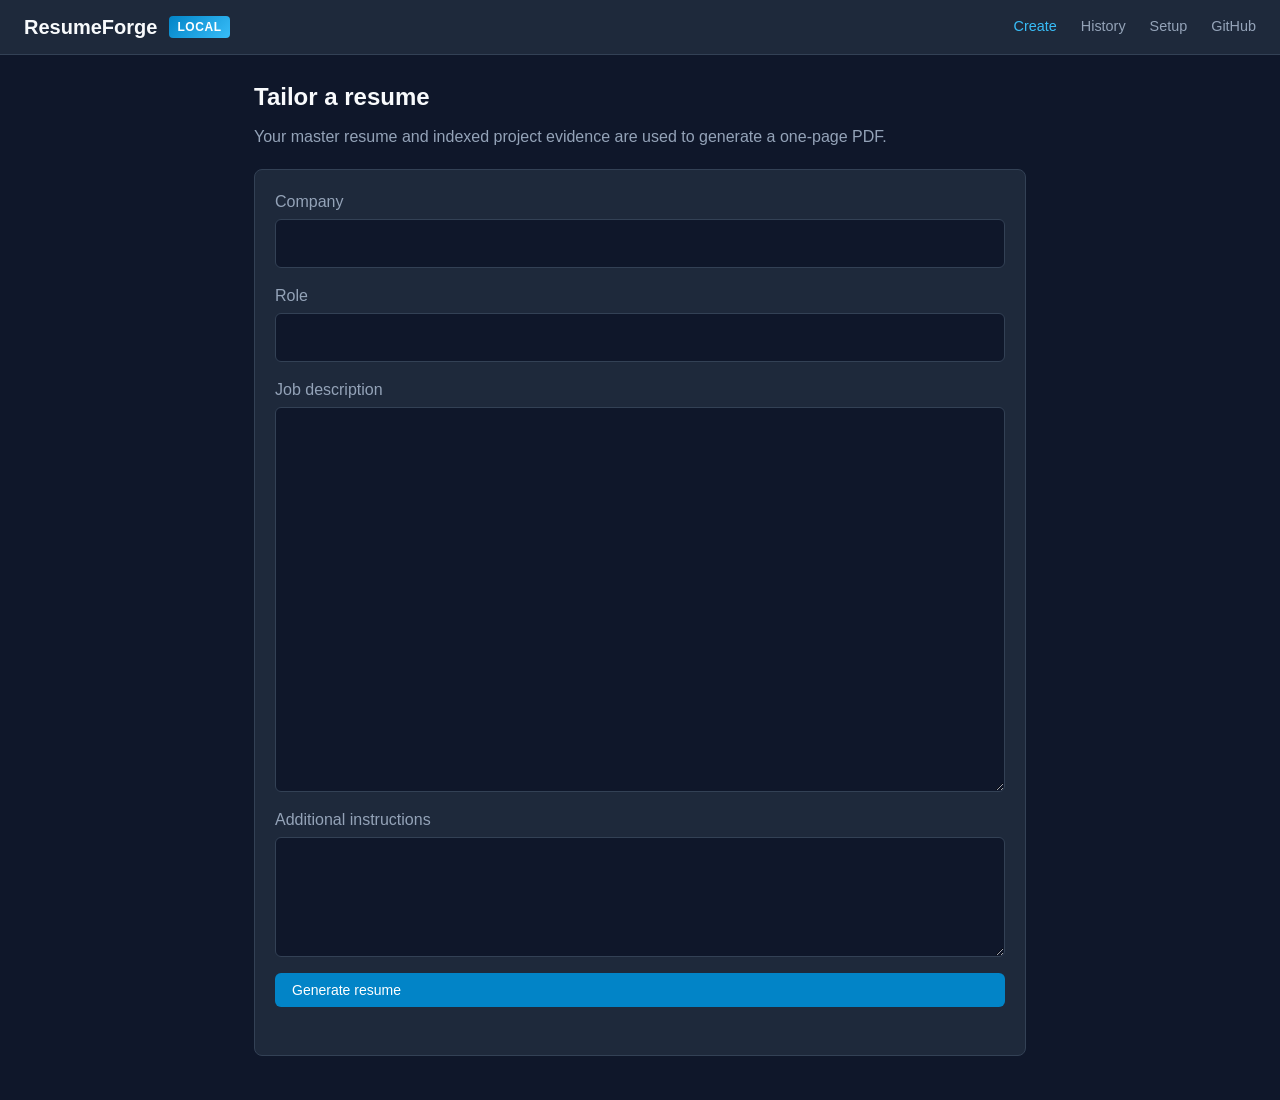
==== frontend/index.html @ efe011cc "feat: Initial release with portable bootstrap, release automation, and engine guards" ====
<!DOCTYPE html>
<html lang="en">
<head><meta charset="UTF-8"><meta name="viewport" content="width=device-width, initial-scale=1"><title>Create Resume — ResumeForge</title><link rel="stylesheet" href="css/app.css"></head>
<body>
<header class="app-header"><a href="index.html" class="brand">ResumeForge <span class="brand-badge">Local</span></a><nav class="main-nav"><a class="active" href="index.html">Create</a><a href="history.html">History</a><a href="setup.html">Setup</a><a href="github.html">GitHub</a></nav></header>
<main class="content-container narrow"><h1 class="page-title">Tailor a resume</h1><p class="help">Your master resume and indexed project evidence are used to generate a one-page PDF.</p>
<form id="create-form" class="panel form-stack"><label>Company <input name="company" autocomplete="organization"></label><label>Role <input name="role" autocomplete="off"></label><label>Job description <textarea name="job_description" required rows="15"></textarea></label><label>Additional instructions <textarea name="extra_instructions" rows="4"></textarea></label><button class="btn btn-primary" type="submit">Generate resume</button><p id="create-message" role="status"></p></form></main>
<script src="js/api.js"></script><script src="js/create.js"></script>
</body>
</html>
---- frontend/css/app.css ----
:root {
  --bg-primary: #0f172a;
  --bg-secondary: #1e293b;
  --bg-tertiary: #334155;
  --bg-terminal: #090d16;
  --text-primary: #f8fafc;
  --text-secondary: #94a3b8;
  --text-muted: #64748b;
  --border-color: #334155;
  --accent-blue: #38bdf8;
  --accent-cyan: #06b6d4;
  --accent-green: #10b981;
  --accent-amber: #f59e0b;
  --accent-red: #ef4444;
  --accent-purple: #a855f7;
  --font-sans: -apple-system, BlinkMacSystemFont, "Segoe UI", Roboto, Helvetica, Arial, sans-serif;
  --font-mono: ui-monospace, SFMono-Regular, Menlo, Monaco, Consolas, "Liberation Mono", "Courier New", monospace;
}

.content-container.narrow { max-width: 820px; }
.panel { background: var(--bg-secondary); border: 1px solid var(--border-color); border-radius: 8px; padding: 1.25rem; margin: 1.25rem 0; }
.panel h2 { font-size: 1.1rem; margin-bottom: 0.75rem; }
.help { color: var(--text-secondary); margin: 0.6rem 0 1rem; }
.form-stack { display: grid; gap: 1rem; }
label { display: grid; gap: 0.35rem; color: var(--text-secondary); }
input, textarea, select { width: 100%; color: var(--text-primary); background: var(--bg-primary); border: 1px solid var(--border-color); border-radius: 6px; padding: 0.7rem; font: inherit; }
textarea { resize: vertical; }
#master-content { font-family: var(--font-mono); margin: 0.8rem 0; }
button:disabled { opacity: 0.55; cursor: not-allowed; }
[role="status"] { color: var(--accent-amber); margin-top: 0.7rem; white-space: pre-wrap; }
.status-list, .item-list { display: grid; gap: 0.75rem; }
.status-row { display: flex; justify-content: space-between; gap: 1rem; padding: 0.7rem; border-bottom: 1px solid var(--border-color); }
.status-row span { color: var(--text-secondary); max-width: 70%; }
.item-card { border: 1px solid var(--border-color); background: var(--bg-secondary); border-radius: 8px; padding: 1rem; display: grid; gap: 0.5rem; }
.item-card a { color: var(--accent-blue); font-weight: 600; }
.item-card p, .item-card small { color: var(--text-secondary); }
#pipeline-graph { width: 100%; background: var(--bg-secondary); border: 1px solid var(--border-color); border-radius: 8px; margin-bottom: 1rem; }
.graph-node rect { fill: var(--bg-tertiary); stroke: var(--border-color); stroke-width: 2; transition: fill .25s, stroke .25s; }
.graph-node text { fill: var(--text-primary); text-anchor: middle; font: 13px var(--font-sans); }
.graph-node.running rect { fill: #0c4a6e; stroke: var(--accent-blue); }
.graph-node.done rect { fill: #064e3b; stroke: var(--accent-green); }
.graph-node.error rect { fill: #7f1d1d; stroke: var(--accent-red); }
.graph-edge { fill: none; stroke: var(--text-muted); stroke-width: 3; stroke-dasharray: 5 5; }
.graph-edge.active { stroke: var(--accent-green); stroke-dasharray: 0; transition: stroke .3s; }
.diff-added { color: var(--accent-green); }
.diff-removed { color: var(--accent-red); }
@media (max-width: 700px) { nav.main-nav { gap: 0.5rem; flex-wrap: wrap; } .status-row { display: grid; } .status-row span { max-width: none; } }

* {
  box-sizing: border-box;
  margin: 0;
  padding: 0;
}

body {
  background-color: var(--bg-primary);
  color: var(--text-primary);
  font-family: var(--font-sans);
  line-height: 1.5;
  min-height: 100vh;
  display: flex;
  flex-direction: column;
}

/* Header & Navigation */
header.app-header {
  background-color: var(--bg-secondary);
  border-bottom: 1px solid var(--border-color);
  padding: 0.75rem 1.5rem;
  display: flex;
  align-items: center;
  justify-content: space-between;
}

.brand {
  display: flex;
  align-items: center;
  gap: 0.75rem;
  font-weight: 700;
  font-size: 1.25rem;
  color: var(--text-primary);
  text-decoration: none;
}

.brand-badge {
  background: linear-gradient(135deg, #0284c7, #38bdf8);
  color: #fff;
  padding: 0.15rem 0.5rem;
  border-radius: 4px;
  font-size: 0.75rem;
  text-transform: uppercase;
  letter-spacing: 0.05em;
}

nav.main-nav {
  display: flex;
  align-items: center;
  gap: 1.5rem;
}

nav.main-nav a {
  color: var(--text-secondary);
  text-decoration: none;
  font-size: 0.9rem;
  font-weight: 500;
  transition: color 0.2s ease;
}

nav.main-nav a:hover,
nav.main-nav a.active {
  color: var(--accent-blue);
}

/* Main Container */
main.content-container {
  flex: 1;
  padding: 1.5rem;
  max-width: 1400px;
  margin: 0 auto;
  width: 100%;
}

/* Resume Page Header Bar */
.page-topbar {
  display: flex;
  align-items: center;
  justify-content: space-between;
  margin-bottom: 1.5rem;
  flex-wrap: wrap;
  gap: 1rem;
}

.title-group {
  display: flex;
  align-items: center;
  gap: 1rem;
}

h1.page-title {
  font-size: 1.5rem;
  font-weight: 700;
}

.status-badge {
  display: inline-flex;
  align-items: center;
  gap: 0.4rem;
  padding: 0.25rem 0.75rem;
  border-radius: 9999px;
  font-size: 0.8rem;
  font-weight: 600;
  text-transform: uppercase;
  letter-spacing: 0.04em;
  background-color: var(--bg-tertiary);
  color: var(--text-secondary);
}

.status-badge.connected {
  background-color: rgba(16, 185, 129, 0.15);
  color: var(--accent-green);
  border: 1px solid rgba(16, 185, 129, 0.3);
}

.status-badge.disconnected {
  background-color: rgba(239, 68, 68, 0.15);
  color: var(--accent-red);
  border: 1px solid rgba(239, 68, 68, 0.3);
}

.status-badge.queued {
  background-color: rgba(245, 158, 11, 0.15);
  color: var(--accent-amber);
}

.status-badge.running {
  background-color: rgba(56, 189, 248, 0.15);
  color: var(--accent-blue);
  animation: pulse-ring 2s infinite;
}

.status-badge.ready {
  background-color: rgba(16, 185, 129, 0.2);
  color: var(--accent-green);
}

.btn-group {
  display: flex;
  align-items: center;
  gap: 0.75rem;
}

.btn {
  display: inline-flex;
  align-items: center;
  gap: 0.5rem;
  padding: 0.5rem 1rem;
  border-radius: 6px;
  font-size: 0.875rem;
  font-weight: 500;
  cursor: pointer;
  border: 1px solid transparent;
  transition: all 0.2s ease;
  text-decoration: none;
}

.btn-primary {
  background-color: #0284c7;
  color: #fff;
}
.btn-primary:hover {
  background-color: #0369a1;
}

.btn-secondary {
  background-color: var(--bg-secondary);
  color: var(--text-primary);
  border-color: var(--border-color);
}
.btn-secondary:hover {
  background-color: var(--bg-tertiary);
}

/* Two-column layout for Minimal Canvas */
.canvas-layout {
  display: grid;
  grid-template-columns: 320px 1fr;
  gap: 1.5rem;
  align-items: start;
}

@media (max-width: 900px) {
  .canvas-layout {
    grid-template-columns: 1fr;
  }
}

/* Node List Card */
.node-card {
  background-color: var(--bg-secondary);
  border: 1px solid var(--border-color);
  border-radius: 8px;
  overflow: hidden;
}

.card-header {
  padding: 1rem 1.25rem;
  border-bottom: 1px solid var(--border-color);
  font-weight: 600;
  font-size: 0.95rem;
  display: flex;
  align-items: center;
  justify-content: space-between;
}

.node-list {
  list-style: none;
}

.node-item {
  padding: 0.85rem 1.25rem;
  border-bottom: 1px solid var(--border-color);
  display: flex;
  align-items: center;
  justify-content: space-between;
  cursor: pointer;
  transition: background-color 0.15s ease;
}

.node-item:last-child {
  border-bottom: none;
}

.node-item:hover {
  background-color: rgba(255, 255, 255, 0.02);
}

.node-item.active {
  background-color: rgba(56, 189, 248, 0.08);
  border-left: 3px solid var(--accent-blue);
}

.node-info {
  display: flex;
  flex-direction: column;
  gap: 0.2rem;
}

.node-title {
  font-size: 0.875rem;
  font-weight: 600;
  color: var(--text-primary);
}

.node-subtext {
  font-size: 0.75rem;
  color: var(--text-muted);
}

.node-pill {
  font-size: 0.7rem;
  font-weight: 600;
  padding: 0.15rem 0.5rem;
  border-radius: 9999px;
  text-transform: uppercase;
}

.node-pill.idle {
  background-color: var(--bg-tertiary);
  color: var(--text-muted);
}

.node-pill.running {
  background-color: rgba(56, 189, 248, 0.2);
  color: var(--accent-blue);
}

.node-pill.done {
  background-color: rgba(16, 185, 129, 0.2);
  color: var(--accent-green);
}

.node-pill.error {
  background-color: rgba(239, 68, 68, 0.2);
  color: var(--accent-red);
}

/* Console Container */
.console-card {
  background-color: var(--bg-secondary);
  border: 1px solid var(--border-color);
  border-radius: 8px;
  overflow: hidden;
  display: flex;
  flex-direction: column;
  height: 650px;
}

.console-header {
  padding: 0.75rem 1.25rem;
  background-color: #141e2e;
  border-bottom: 1px solid var(--border-color);
  display: flex;
  align-items: center;
  justify-content: space-between;
  gap: 1rem;
}

.console-actions {
  display: flex;
  align-items: center;
  gap: 1rem;
  font-size: 0.8rem;
}

.toggle-label {
  display: flex;
  align-items: center;
  gap: 0.4rem;
  color: var(--text-secondary);
  cursor: pointer;
  user-select: none;
}

.console-body {
  flex: 1;
  background-color: var(--bg-terminal);
  padding: 1rem;
  overflow-y: auto;
  font-family: var(--font-mono);
  font-size: 0.825rem;
  display: flex;
  flex-direction: column;
  gap: 0.5rem;
}

/* Console Log Entries */
.log-entry {
  display: flex;
  flex-direction: column;
  gap: 0.25rem;
  padding: 0.4rem 0.6rem;
  border-radius: 4px;
  background-color: rgba(255, 255, 255, 0.02);
  border-left: 3px solid var(--border-color);
}

.log-entry.command_started {
  border-left-color: var(--accent-cyan);
}

.log-entry.command_output {
  border-left-color: var(--accent-blue);
}

.log-entry.artifact_produced {
  border-left-color: var(--accent-green);
  background-color: rgba(16, 185, 129, 0.04);
}

.log-entry.node_done {
  border-left-color: var(--accent-purple);
}

.log-entry.node_error {
  border-left-color: var(--accent-red);
  background-color: rgba(239, 68, 68, 0.08);
}

.log-meta {
  display: flex;
  align-items: center;
  gap: 0.6rem;
  font-size: 0.75rem;
  color: var(--text-muted);
}

.meta-seq {
  color: var(--accent-cyan);
  font-weight: 600;
}

.meta-node {
  background-color: var(--bg-tertiary);
  color: var(--text-primary);
  padding: 0.1rem 0.35rem;
  border-radius: 3px;
  font-size: 0.7rem;
}

.meta-type {
  font-weight: 600;
}

.meta-type.command_started { color: var(--accent-cyan); }
.meta-type.command_output { color: var(--accent-blue); }
.meta-type.artifact_produced { color: var(--accent-green); }
.meta-type.node_done { color: var(--accent-purple); }
.meta-type.node_error { color: var(--accent-red); }

.log-content {
  color: var(--text-primary);
  white-space: pre-wrap;
  word-break: break-word;
  line-height: 1.4;
}

.log-payload-box {
  background-color: rgba(0, 0, 0, 0.4);
  border: 1px solid var(--border-color);
  padding: 0.5rem;
  border-radius: 4px;
  font-size: 0.775rem;
  max-height: 250px;
  overflow-y: auto;
}

@keyframes pulse-ring {
  0% { opacity: 0.7; }
  50% { opacity: 1; }
  100% { opacity: 0.7; }
}
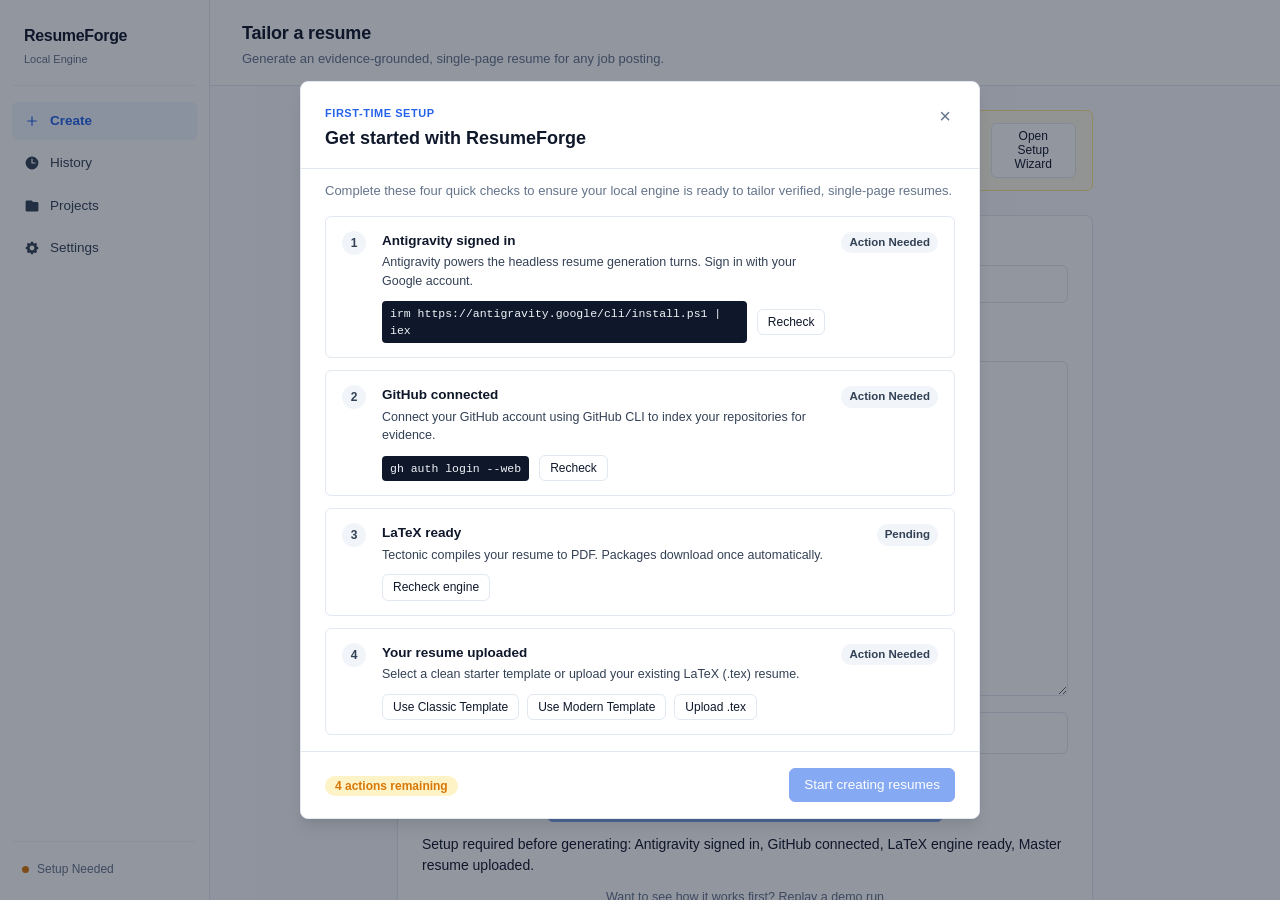
==== commit b829b62c: "feat(frontend): complete Phase 2 frontend redesign" ====
--- a/frontend/index.html
+++ b/frontend/index.html
@@ -1,10 +1,275 @@
 <!DOCTYPE html>
 <html lang="en">
-<head><meta charset="UTF-8"><meta name="viewport" content="width=device-width, initial-scale=1"><title>Create Resume — ResumeForge</title><link rel="stylesheet" href="css/app.css"></head>
+<head>
+  <meta charset="UTF-8">
+  <meta name="viewport" content="width=device-width, initial-scale=1">
+  <title>ResumeForge — Local Single-Page Resume Tailoring</title>
+  <link rel="stylesheet" href="css/app.css">
+</head>
 <body>
-<header class="app-header"><a href="index.html" class="brand">ResumeForge <span class="brand-badge">Local</span></a><nav class="main-nav"><a class="active" href="index.html">Create</a><a href="history.html">History</a><a href="setup.html">Setup</a><a href="github.html">GitHub</a></nav></header>
-<main class="content-container narrow"><h1 class="page-title">Tailor a resume</h1><p class="help">Your master resume and indexed project evidence are used to generate a one-page PDF.</p>
-<form id="create-form" class="panel form-stack"><label>Company <input name="company" autocomplete="organization"></label><label>Role <input name="role" autocomplete="off"></label><label>Job description <textarea name="job_description" required rows="15"></textarea></label><label>Additional instructions <textarea name="extra_instructions" rows="4"></textarea></label><button class="btn btn-primary" type="submit">Generate resume</button><p id="create-message" role="status"></p></form></main>
-<script src="js/api.js"></script><script src="js/create.js"></script>
+  <div class="app-layout">
+    <!-- Slim Left Navigation -->
+    <aside class="app-sidebar">
+      <div>
+        <div class="brand-block">
+          <div class="brand-title">ResumeForge</div>
+          <span class="brand-badge">Local Engine</span>
+        </div>
+        <nav class="nav-menu" aria-label="Main Navigation">
+          <a href="#/create" class="nav-link active" data-view="create">
+            <svg class="nav-icon" viewBox="0 0 20 20" fill="currentColor">
+              <path d="M10.75 4.75a.75.75 0 00-1.5 0v4.5h-4.5a.75.75 0 000 1.5h4.5v4.5a.75.75 0 001.5 0v-4.5h4.5a.75.75 0 000-1.5h-4.5v-4.5z"/>
+            </svg>
+            Create
+          </a>
+          <a href="#/history" class="nav-link" data-view="history">
+            <svg class="nav-icon" viewBox="0 0 20 20" fill="currentColor">
+              <path fill-rule="evenodd" d="M10 18a8 8 0 100-16 8 8 0 000 16zm.75-13a.75.75 0 00-1.5 0v5c0 .414.336.75.75.75h4a.75.75 0 000-1.5h-3.25V5z" clip-rule="evenodd"/>
+            </svg>
+            History
+          </a>
+          <a href="#/projects" class="nav-link" data-view="projects">
+            <svg class="nav-icon" viewBox="0 0 20 20" fill="currentColor">
+              <path fill-rule="evenodd" d="M2 4.75C2 3.784 2.784 3 3.75 3h4.879c.464 0 .91.184 1.238.513l1.62 1.62H16.25c.966 0 1.75.784 1.75 1.75v8.375c0 .966-.784 1.75-1.75 1.75H3.75A1.75 1.75 0 012 15.25V4.75z" clip-rule="evenodd"/>
+            </svg>
+            Projects
+          </a>
+          <a href="#/settings" class="nav-link" data-view="settings">
+            <svg class="nav-icon" viewBox="0 0 20 20" fill="currentColor">
+              <path fill-rule="evenodd" d="M11.49 3.17c-.38-1.56-2.6-1.56-2.98 0a1.532 1.532 0 01-2.286.948c-1.372-.836-2.942.734-2.106 2.106.54.886.061 2.042-.947 2.287-1.561.379-1.561 2.6 0 2.978a1.532 1.532 0 01.947 2.287c-.836 1.372.734 2.942 2.106 2.106a1.532 1.532 0 012.287.947c.379 1.561 2.6 1.561 2.978 0a1.533 1.533 0 012.287-.947c1.372.836 2.942-.734 2.106-2.106a1.533 1.533 0 01.947-2.287c1.561-.379 1.561-2.6 0-2.978a1.532 1.532 0 01-.947-2.287c.836-1.372-.734-2.942-2.106-2.106a1.532 1.532 0 01-2.287-.947zM10 13a3 3 0 100-6 3 3 0 000 6z" clip-rule="evenodd"/>
+            </svg>
+            Settings
+          </a>
+        </nav>
+      </div>
+
+      <div class="sidebar-footer">
+        <div class="system-status-indicator">
+          <span id="nav-sys-dot" class="status-dot-sm green"></span>
+          <span id="nav-sys-label">Engine Ready</span>
+        </div>
+      </div>
+    </aside>
+
+    <!-- Main Content Panels -->
+    <main class="app-main" id="app-main">
+      
+      <!-- VIEW 1: CREATE SCREEN -->
+      <section id="view-create" class="view-section">
+        <div class="view-topbar">
+          <div>
+            <h1 class="view-heading">Tailor a resume</h1>
+            <p class="view-subheading">Generate an evidence-grounded, single-page resume for any job posting.</p>
+          </div>
+        </div>
+
+        <div class="content-container narrow-container">
+          <!-- Setup Required Banner (locked state) -->
+          <div id="create-lock-banner" class="alert-banner" style="display:none;">
+            <div>
+              <strong id="lock-missing-title">Setup Incomplete:</strong>
+              <span id="lock-missing-text">Complete setup checklist before generating.</span>
+            </div>
+            <button id="btn-open-wizard" class="btn btn-secondary btn-sm">Open Setup Wizard</button>
+          </div>
+
+          <form id="form-create-resume" class="card-panel">
+            <div class="create-grid">
+              <div class="form-field">
+                <label class="form-label" for="create-company">Company</label>
+                <input type="text" id="create-company" class="form-input" placeholder="e.g. Cloudflare (auto-detected on paste)" autocomplete="organization">
+              </div>
+              <div class="form-field">
+                <label class="form-label" for="create-role">Target Role</label>
+                <input type="text" id="create-role" class="form-input" placeholder="e.g. Senior Systems Engineer" autocomplete="off">
+              </div>
+            </div>
+
+            <div class="form-field">
+              <label class="form-label" for="create-jd">Job Description</label>
+              <textarea id="create-jd" class="form-textarea" required rows="14" placeholder="Paste the complete job description here (responsibilities, requirements, qualifications)..."></textarea>
+            </div>
+
+            <!-- Extra instructions collapsed by default -->
+            <details class="instructions-details">
+              <summary class="instructions-summary">Extra instructions (optional)</summary>
+              <div class="form-field mt-3">
+                <textarea id="create-extra" class="form-input" rows="3" placeholder="Focus areas, emphasis, or special constraints (e.g. emphasize distributed systems, prioritize Go and Rust projects)..."></textarea>
+              </div>
+            </details>
+
+            <div class="create-action-area">
+              <button id="btn-generate-resume" type="submit" class="btn btn-primary btn-large">Generate resume</button>
+              <div id="create-button-help" class="create-btn-hint"></div>
+              <a id="btn-replay-demo" class="replay-subtle-link" href="#/run/demo">Want to see how it works first? Replay a demo run</a>
+            </div>
+          </form>
+        </div>
+      </section>
+
+      <!-- VIEW 2: RUN VIEW (THE CANVAS) -->
+      <section id="view-run" class="view-section" style="display:none;">
+        <div class="view-topbar">
+          <div>
+            <h2 class="view-heading" id="run-title">Generation Timeline</h2>
+            <p class="view-subheading" id="run-subtitle">Live Orchestration Canvas</p>
+          </div>
+          <div class="flex items-center gap-2">
+            <!-- Replay controls (visible only in demo mode) -->
+            <div id="run-replay-controls" class="flex items-center gap-2" style="display:none;">
+              <span class="text-muted" style="font-size:12px;">Speed:</span>
+              <select id="replay-speed-select" class="form-input" style="padding:4px 8px; font-size:12px;">
+                <option value="0.5">0.5x</option>
+                <option value="1.0" selected>1.0x</option>
+                <option value="2.0">2.0x</option>
+                <option value="5.0">5.0x</option>
+                <option value="10.0">10.0x</option>
+              </select>
+              <button id="btn-replay-pause" class="btn btn-secondary btn-sm">Pause</button>
+              <button id="btn-replay-restart" class="btn btn-secondary btn-sm">Restart</button>
+            </div>
+            <a href="#/create" class="btn btn-secondary btn-sm">New Resume</a>
+          </div>
+        </div>
+
+        <div id="canvas-container">
+          <!-- CanvasController mounts SVG, drawer, and result panel here -->
+        </div>
+      </section>
+
+      <!-- VIEW 3: HISTORY SCREEN -->
+      <section id="view-history" class="view-section" style="display:none;">
+        <div class="view-topbar">
+          <div>
+            <h1 class="view-heading">Generation History</h1>
+            <p class="view-subheading">View previously generated resumes and inspect their evidence timelines.</p>
+          </div>
+          <a href="#/create" class="btn btn-primary btn-sm">Create Resume</a>
+        </div>
+
+        <div class="content-container">
+          <div class="card-panel" style="padding:0; overflow:hidden;">
+            <table class="data-table">
+              <thead>
+                <tr>
+                  <th>Company</th>
+                  <th>Target Role</th>
+                  <th>Status</th>
+                  <th>Pages</th>
+                  <th>Created</th>
+                  <th>Actions</th>
+                </tr>
+              </thead>
+              <tbody id="history-table-body">
+                <!-- Dynamically populated -->
+              </tbody>
+            </table>
+          </div>
+
+          <div id="history-empty-card" class="empty-state-card" style="display:none;">
+            <h3 class="empty-title">No resumes generated yet</h3>
+            <p class="empty-desc">When you generate a resume, it will appear here with its full canvas timeline, verified claims, and PDF downloads.</p>
+            <a href="#/create" class="btn btn-primary">Create your first resume</a>
+          </div>
+        </div>
+      </section>
+
+      <!-- VIEW 4: PROJECTS SCREEN -->
+      <section id="view-projects" class="view-section" style="display:none;">
+        <div class="view-topbar">
+          <div>
+            <h1 class="view-heading">Indexed Projects</h1>
+            <p class="view-subheading">GitHub repositories scanned for technical architecture facts and code evidence.</p>
+          </div>
+          <div class="flex items-center gap-2">
+            <span id="projects-sync-status" class="text-muted" style="font-size:12px;"></span>
+            <button id="btn-sync-projects" class="btn btn-secondary btn-sm">Sync with GitHub</button>
+          </div>
+        </div>
+
+        <div class="content-container">
+          <div id="projects-grid" class="projects-grid">
+            <!-- Dynamically populated -->
+          </div>
+
+          <div id="projects-empty-card" class="empty-state-card" style="display:none;">
+            <h3 class="empty-title">No repositories indexed yet</h3>
+            <p class="empty-desc">Connect your GitHub account in Settings and click 'Sync with GitHub' to index your code for verifiable evidence.</p>
+            <a href="#/settings" class="btn btn-secondary">Go to Settings</a>
+          </div>
+        </div>
+      </section>
+
+      <!-- VIEW 5: SETTINGS SCREEN -->
+      <section id="view-settings" class="view-section" style="display:none;">
+        <div class="view-topbar">
+          <div>
+            <h1 class="view-heading">Settings & System Status</h1>
+            <p class="view-subheading">Manage your master resume facts, tool readiness, and account connections.</p>
+          </div>
+          <button onclick="window.wizardController.openWizard(true)" class="btn btn-secondary btn-sm">First-run checklist</button>
+        </div>
+
+        <div class="content-container">
+          <!-- Section 1: System Readiness -->
+          <div class="card-panel">
+            <h2 class="card-title">System & Tool Readiness</h2>
+            <p class="card-desc">Status of all local portable dependencies and services.</p>
+            <div id="settings-system-list">
+              <!-- Dynamically populated -->
+            </div>
+          </div>
+
+          <!-- Section 2: Master Resume & Extracted Facts -->
+          <div class="card-panel">
+            <h2 class="card-title">Master Resume & Extracted Facts</h2>
+            <p class="card-desc">Your ground truth candidate facts deterministically parsed from your active master LaTeX resume.</p>
+            
+            <div id="settings-facts-container">
+              <!-- Dynamically populated with parsed facts -->
+            </div>
+
+            <div class="mt-3">
+              <strong style="display:block; font-size:13px; margin-bottom:8px;">Starter Templates</strong>
+              <div id="settings-starters" class="flex flex-wrap"></div>
+            </div>
+
+            <details class="instructions-details mt-3">
+              <summary class="instructions-summary">View or edit master LaTeX source (.tex)</summary>
+              <div class="form-field mt-3">
+                <textarea id="settings-latex-source" class="form-textarea" rows="12" style="font-family:var(--font-mono); font-size:12px;"></textarea>
+                <div class="mt-3">
+                  <button id="btn-save-master-latex" class="btn btn-primary btn-sm">Save Master Resume</button>
+                </div>
+              </div>
+            </details>
+          </div>
+
+          <!-- Section 3: GitHub Account Connection -->
+          <div class="card-panel">
+            <h2 class="card-title">GitHub Connection & Privacy</h2>
+            <p class="card-desc">Local repositories are scanned with Gitleaks before indexing. Secrets are never indexed.</p>
+            <div id="settings-gh-status">
+              <p class="text-muted">Loading GitHub status...</p>
+            </div>
+          </div>
+        </div>
+      </section>
+
+    </main>
+  </div>
+
+  <!-- First-Run Wizard Overlay (Full Screen) -->
+  <div id="wizard-overlay" class="wizard-overlay" aria-hidden="true">
+    <!-- Populated by WizardController -->
+  </div>
+
+  <!-- Scripts -->
+  <script src="js/labels.js"></script>
+  <script src="js/api.js"></script>
+  <script src="js/replay.js"></script>
+  <script src="js/canvas.js"></script>
+  <script src="js/wizard.js"></script>
+  <script src="js/app.js"></script>
 </body>
 </html>
--- a/frontend/css/app.css
+++ b/frontend/css/app.css
@@ -1,461 +1,1303 @@
+/* frontend/css/app.css — ResumeForge Clean Minimalist Design System */
+/* Adheres strictly to Section 5 Anti-Slop Visual Rules:
+   - Neutral light background, white cards, ONE accent colour (#2563eb)
+   - Status colours (green #16a34a, amber #d97706, red #dc2626) strictly for status
+   - System font stack, 14px base, consistent 8px spacing, real typographic hierarchy
+   - NO gradients, NO glow, NO glassmorphism, NO emoji, NO sparkle icons, NO decorative illustrations
+   - Visible focus states, WCAG AA contrast, usable at 1280px+ */
+
 :root {
-  --bg-primary: #0f172a;
-  --bg-secondary: #1e293b;
-  --bg-tertiary: #334155;
-  --bg-terminal: #090d16;
-  --text-primary: #f8fafc;
-  --text-secondary: #94a3b8;
+  --bg-app: #f8fafc;
+  --bg-card: #ffffff;
+  --bg-sidebar: #ffffff;
+  --bg-subtle: #f1f5f9;
+  
+  --border-color: #e2e8f0;
+  --border-subtle: #f1f5f9;
+  --border-focus: #2563eb;
+
+  --text-primary: #0f172a;
+  --text-secondary: #334155;
   --text-muted: #64748b;
-  --border-color: #334155;
-  --accent-blue: #38bdf8;
-  --accent-cyan: #06b6d4;
-  --accent-green: #10b981;
-  --accent-amber: #f59e0b;
-  --accent-red: #ef4444;
-  --accent-purple: #a855f7;
+  --text-inverse: #ffffff;
+
+  --color-accent: #2563eb;
+  --color-accent-hover: #1d4ed8;
+  --color-accent-subtle: #eff6ff;
+
+  --color-success: #16a34a;
+  --color-success-subtle: #f0fdf4;
+  --color-warning: #d97706;
+  --color-warning-subtle: #fffbeb;
+  --color-error: #dc2626;
+  --color-error-subtle: #fef2f2;
+
   --font-sans: -apple-system, BlinkMacSystemFont, "Segoe UI", Roboto, Helvetica, Arial, sans-serif;
-  --font-mono: ui-monospace, SFMono-Regular, Menlo, Monaco, Consolas, "Liberation Mono", "Courier New", monospace;
-}
-
-.content-container.narrow { max-width: 820px; }
-.panel { background: var(--bg-secondary); border: 1px solid var(--border-color); border-radius: 8px; padding: 1.25rem; margin: 1.25rem 0; }
-.panel h2 { font-size: 1.1rem; margin-bottom: 0.75rem; }
-.help { color: var(--text-secondary); margin: 0.6rem 0 1rem; }
-.form-stack { display: grid; gap: 1rem; }
-label { display: grid; gap: 0.35rem; color: var(--text-secondary); }
-input, textarea, select { width: 100%; color: var(--text-primary); background: var(--bg-primary); border: 1px solid var(--border-color); border-radius: 6px; padding: 0.7rem; font: inherit; }
-textarea { resize: vertical; }
-#master-content { font-family: var(--font-mono); margin: 0.8rem 0; }
-button:disabled { opacity: 0.55; cursor: not-allowed; }
-[role="status"] { color: var(--accent-amber); margin-top: 0.7rem; white-space: pre-wrap; }
-.status-list, .item-list { display: grid; gap: 0.75rem; }
-.status-row { display: flex; justify-content: space-between; gap: 1rem; padding: 0.7rem; border-bottom: 1px solid var(--border-color); }
-.status-row span { color: var(--text-secondary); max-width: 70%; }
-.item-card { border: 1px solid var(--border-color); background: var(--bg-secondary); border-radius: 8px; padding: 1rem; display: grid; gap: 0.5rem; }
-.item-card a { color: var(--accent-blue); font-weight: 600; }
-.item-card p, .item-card small { color: var(--text-secondary); }
-#pipeline-graph { width: 100%; background: var(--bg-secondary); border: 1px solid var(--border-color); border-radius: 8px; margin-bottom: 1rem; }
-.graph-node rect { fill: var(--bg-tertiary); stroke: var(--border-color); stroke-width: 2; transition: fill .25s, stroke .25s; }
-.graph-node text { fill: var(--text-primary); text-anchor: middle; font: 13px var(--font-sans); }
-.graph-node.running rect { fill: #0c4a6e; stroke: var(--accent-blue); }
-.graph-node.done rect { fill: #064e3b; stroke: var(--accent-green); }
-.graph-node.error rect { fill: #7f1d1d; stroke: var(--accent-red); }
-.graph-edge { fill: none; stroke: var(--text-muted); stroke-width: 3; stroke-dasharray: 5 5; }
-.graph-edge.active { stroke: var(--accent-green); stroke-dasharray: 0; transition: stroke .3s; }
-.diff-added { color: var(--accent-green); }
-.diff-removed { color: var(--accent-red); }
-@media (max-width: 700px) { nav.main-nav { gap: 0.5rem; flex-wrap: wrap; } .status-row { display: grid; } .status-row span { max-width: none; } }
-
-* {
+  --font-mono: ui-monospace, SFMono-Regular, Menlo, Monaco, Consolas, "Liberation Mono", monospace;
+
+  --radius-sm: 4px;
+  --radius-md: 6px;
+  --radius-lg: 8px;
+
+  --shadow-sm: 0 1px 2px 0 rgba(0, 0, 0, 0.05);
+  --shadow-md: 0 4px 6px -1px rgba(0, 0, 0, 0.08), 0 2px 4px -2px rgba(0, 0, 0, 0.05);
+  --shadow-lg: 0 10px 15px -3px rgba(0, 0, 0, 0.1), 0 4px 6px -4px rgba(0, 0, 0, 0.05);
+}
+
+/* Base Reset */
+*, *::before, *::after {
   box-sizing: border-box;
   margin: 0;
   padding: 0;
 }
 
-body {
-  background-color: var(--bg-primary);
-  color: var(--text-primary);
+html, body {
+  height: 100%;
   font-family: var(--font-sans);
+  font-size: 14px;
   line-height: 1.5;
-  min-height: 100vh;
-  display: flex;
-  flex-direction: column;
-}
-
-/* Header & Navigation */
-header.app-header {
-  background-color: var(--bg-secondary);
-  border-bottom: 1px solid var(--border-color);
-  padding: 0.75rem 1.5rem;
-  display: flex;
-  align-items: center;
+  color: var(--text-primary);
+  background-color: var(--bg-app);
+  -webkit-font-smoothing: antialiased;
+}
+
+/* Focus ring for accessibility */
+:focus-visible {
+  outline: 2px solid var(--border-focus);
+  outline-offset: 2px;
+}
+
+/* App Shell Layout (Slim Left Nav + Main Content) */
+.app-layout {
+  display: flex;
+  height: 100vh;
+  width: 100vw;
+  overflow: hidden;
+}
+
+/* Slim Left Navigation */
+.app-sidebar {
+  width: 210px;
+  min-width: 210px;
+  background-color: var(--bg-sidebar);
+  border-right: 1px solid var(--border-color);
+  display: flex;
+  flex-direction: column;
   justify-content: space-between;
-}
-
-.brand {
-  display: flex;
-  align-items: center;
-  gap: 0.75rem;
+  padding: 16px 12px;
+  z-index: 20;
+}
+
+.brand-block {
+  padding: 8px 12px 16px 12px;
+  border-bottom: 1px solid var(--border-subtle);
+  margin-bottom: 16px;
+}
+
+.brand-title {
+  font-size: 16px;
   font-weight: 700;
-  font-size: 1.25rem;
-  color: var(--text-primary);
-  text-decoration: none;
+  letter-spacing: -0.02em;
+  color: var(--text-primary);
 }
 
 .brand-badge {
-  background: linear-gradient(135deg, #0284c7, #38bdf8);
-  color: #fff;
-  padding: 0.15rem 0.5rem;
-  border-radius: 4px;
-  font-size: 0.75rem;
-  text-transform: uppercase;
-  letter-spacing: 0.05em;
-}
-
-nav.main-nav {
-  display: flex;
-  align-items: center;
-  gap: 1.5rem;
-}
-
-nav.main-nav a {
+  display: inline-block;
+  font-size: 11px;
+  font-weight: 500;
+  color: var(--text-muted);
+  margin-top: 2px;
+}
+
+.nav-menu {
+  display: flex;
+  flex-direction: column;
+  gap: 4px;
+  flex: 1;
+}
+
+.nav-link {
+  display: flex;
+  align-items: center;
+  gap: 10px;
+  padding: 9px 12px;
+  border-radius: var(--radius-md);
   color: var(--text-secondary);
   text-decoration: none;
-  font-size: 0.9rem;
   font-weight: 500;
-  transition: color 0.2s ease;
-}
-
-nav.main-nav a:hover,
-nav.main-nav a.active {
-  color: var(--accent-blue);
-}
-
-/* Main Container */
-main.content-container {
+  font-size: 13.5px;
+  transition: background-color 0.15s ease, color 0.15s ease;
+}
+
+.nav-link:hover {
+  background-color: var(--bg-subtle);
+  color: var(--text-primary);
+}
+
+.nav-link.active {
+  background-color: var(--color-accent-subtle);
+  color: var(--color-accent);
+  font-weight: 600;
+}
+
+.nav-icon {
+  width: 16px;
+  height: 16px;
+  flex-shrink: 0;
+}
+
+.sidebar-footer {
+  padding-top: 12px;
+  border-top: 1px solid var(--border-subtle);
+}
+
+.system-status-indicator {
+  display: flex;
+  align-items: center;
+  gap: 8px;
+  padding: 6px 10px;
+  font-size: 12px;
+  color: var(--text-muted);
+}
+
+.status-dot-sm {
+  width: 7px;
+  height: 7px;
+  border-radius: 50%;
+  background-color: var(--text-muted);
+}
+.status-dot-sm.green { background-color: var(--color-success); }
+.status-dot-sm.amber { background-color: var(--color-warning); }
+.status-dot-sm.red { background-color: var(--color-error); }
+
+/* Main Content Area */
+.app-main {
   flex: 1;
-  padding: 1.5rem;
-  max-width: 1400px;
+  overflow-y: auto;
+  position: relative;
+  background-color: var(--bg-app);
+}
+
+.view-section {
+  min-height: 100%;
+}
+
+/* Page Header / Topbar */
+.view-topbar {
+  padding: 20px 32px 16px 32px;
+  border-bottom: 1px solid var(--border-color);
+  background-color: var(--bg-card);
+  display: flex;
+  justify-content: space-between;
+  align-items: center;
+}
+
+.view-heading {
+  font-size: 18px;
+  font-weight: 600;
+  letter-spacing: -0.01em;
+  color: var(--text-primary);
+}
+
+.view-subheading {
+  font-size: 13px;
+  color: var(--text-muted);
+  margin-top: 2px;
+}
+
+/* Container widths */
+.content-container {
+  padding: 24px 32px;
+  max-width: 1180px;
   margin: 0 auto;
-  width: 100%;
-}
-
-/* Resume Page Header Bar */
-.page-topbar {
-  display: flex;
-  align-items: center;
-  justify-content: space-between;
-  margin-bottom: 1.5rem;
-  flex-wrap: wrap;
-  gap: 1rem;
-}
-
-.title-group {
-  display: flex;
-  align-items: center;
-  gap: 1rem;
-}
-
-h1.page-title {
-  font-size: 1.5rem;
-  font-weight: 700;
-}
-
+}
+
+.narrow-container {
+  max-width: 760px;
+  margin: 0 auto;
+}
+
+/* Buttons */
+.btn {
+  display: inline-flex;
+  align-items: center;
+  justify-content: center;
+  gap: 6px;
+  font-family: var(--font-sans);
+  font-size: 13.5px;
+  font-weight: 500;
+  padding: 8px 14px;
+  border-radius: var(--radius-md);
+  border: 1px solid transparent;
+  cursor: pointer;
+  text-decoration: none;
+  transition: background-color 0.15s ease, border-color 0.15s ease, color 0.15s ease;
+  line-height: 1.2;
+}
+
+.btn-primary {
+  background-color: var(--color-accent);
+  color: var(--text-inverse);
+  border-color: var(--color-accent);
+}
+.btn-primary:hover:not(:disabled) {
+  background-color: var(--color-accent-hover);
+  border-color: var(--color-accent-hover);
+}
+.btn-primary:disabled {
+  opacity: 0.55;
+  cursor: not-allowed;
+}
+
+.btn-secondary {
+  background-color: var(--bg-card);
+  color: var(--text-primary);
+  border-color: var(--border-color);
+}
+.btn-secondary:hover:not(:disabled) {
+  background-color: var(--bg-subtle);
+  border-color: #cbd5e1;
+}
+
+.btn-ghost {
+  background: transparent;
+  color: var(--text-secondary);
+  border: none;
+}
+.btn-ghost:hover {
+  background-color: var(--bg-subtle);
+  color: var(--text-primary);
+}
+
+.btn-large {
+  padding: 12px 24px;
+  font-size: 15px;
+  font-weight: 600;
+}
+
+.btn-sm {
+  padding: 5px 10px;
+  font-size: 12px;
+}
+
+.text-danger { color: var(--color-error); }
+.text-muted { color: var(--text-muted); }
+.text-center { text-align: center; }
+
+/* Status Badges */
 .status-badge {
   display: inline-flex;
   align-items: center;
-  gap: 0.4rem;
-  padding: 0.25rem 0.75rem;
-  border-radius: 9999px;
-  font-size: 0.8rem;
-  font-weight: 600;
-  text-transform: uppercase;
-  letter-spacing: 0.04em;
-  background-color: var(--bg-tertiary);
+  gap: 5px;
+  font-size: 11.5px;
+  font-weight: 600;
+  padding: 2px 8px;
+  border-radius: 12px;
+  text-transform: capitalize;
+}
+
+.status-success {
+  background-color: var(--color-success-subtle);
+  color: var(--color-success);
+}
+.status-running, .status-queued {
+  background-color: var(--color-warning-subtle);
+  color: var(--color-warning);
+}
+.status-error {
+  background-color: var(--color-error-subtle);
+  color: var(--color-error);
+}
+.status-neutral {
+  background-color: var(--bg-subtle);
   color: var(--text-secondary);
 }
 
-.status-badge.connected {
-  background-color: rgba(16, 185, 129, 0.15);
-  color: var(--accent-green);
-  border: 1px solid rgba(16, 185, 129, 0.3);
-}
-
-.status-badge.disconnected {
-  background-color: rgba(239, 68, 68, 0.15);
-  color: var(--accent-red);
-  border: 1px solid rgba(239, 68, 68, 0.3);
-}
-
-.status-badge.queued {
-  background-color: rgba(245, 158, 11, 0.15);
-  color: var(--accent-amber);
-}
-
-.status-badge.running {
-  background-color: rgba(56, 189, 248, 0.15);
-  color: var(--accent-blue);
-  animation: pulse-ring 2s infinite;
-}
-
-.status-badge.ready {
-  background-color: rgba(16, 185, 129, 0.2);
-  color: var(--accent-green);
-}
-
-.btn-group {
-  display: flex;
-  align-items: center;
-  gap: 0.75rem;
-}
-
-.btn {
-  display: inline-flex;
-  align-items: center;
-  gap: 0.5rem;
-  padding: 0.5rem 1rem;
-  border-radius: 6px;
-  font-size: 0.875rem;
+/* Alert Banner */
+.alert-banner {
+  display: flex;
+  align-items: center;
+  justify-content: space-between;
+  background-color: var(--color-warning-subtle);
+  border: 1px solid #fde68a;
+  border-radius: var(--radius-md);
+  padding: 12px 16px;
+  margin-bottom: 24px;
+  font-size: 13.5px;
+  color: #92400e;
+}
+
+/* Cards & Panels */
+.card-panel {
+  background-color: var(--bg-card);
+  border: 1px solid var(--border-color);
+  border-radius: var(--radius-lg);
+  padding: 24px;
+  margin-bottom: 24px;
+  box-shadow: var(--shadow-sm);
+}
+
+.card-title {
+  font-size: 15px;
+  font-weight: 600;
+  color: var(--text-primary);
+  margin-bottom: 4px;
+}
+
+.card-desc {
+  font-size: 13px;
+  color: var(--text-muted);
+  margin-bottom: 16px;
+}
+
+/* Create Screen Form */
+.create-grid {
+  display: grid;
+  grid-template-columns: 1fr 1fr;
+  gap: 16px;
+  margin-bottom: 16px;
+}
+
+.form-field {
+  display: flex;
+  flex-direction: column;
+  gap: 6px;
+  margin-bottom: 16px;
+}
+
+.form-label {
+  font-size: 13px;
+  font-weight: 600;
+  color: var(--text-primary);
+}
+
+.form-input, .form-textarea {
+  font-family: var(--font-sans);
+  font-size: 14px;
+  color: var(--text-primary);
+  background-color: var(--bg-card);
+  border: 1px solid var(--border-color);
+  border-radius: var(--radius-md);
+  padding: 10px 12px;
+  transition: border-color 0.15s ease;
+}
+
+.form-input:focus, .form-textarea:focus {
+  border-color: var(--border-focus);
+}
+
+.form-textarea {
+  resize: vertical;
+  min-height: 220px;
+  line-height: 1.6;
+}
+
+/* Instructions Accordion */
+.instructions-details {
+  border: 1px solid var(--border-color);
+  border-radius: var(--radius-md);
+  padding: 10px 14px;
+  background-color: var(--bg-card);
+  margin-bottom: 24px;
+}
+
+.instructions-summary {
+  font-size: 13px;
   font-weight: 500;
-  cursor: pointer;
-  border: 1px solid transparent;
-  transition: all 0.2s ease;
-  text-decoration: none;
-}
-
-.btn-primary {
-  background-color: #0284c7;
-  color: #fff;
-}
-.btn-primary:hover {
-  background-color: #0369a1;
-}
-
-.btn-secondary {
-  background-color: var(--bg-secondary);
-  color: var(--text-primary);
-  border-color: var(--border-color);
-}
-.btn-secondary:hover {
-  background-color: var(--bg-tertiary);
-}
-
-/* Two-column layout for Minimal Canvas */
-.canvas-layout {
-  display: grid;
-  grid-template-columns: 320px 1fr;
-  gap: 1.5rem;
-  align-items: start;
-}
-
-@media (max-width: 900px) {
-  .canvas-layout {
-    grid-template-columns: 1fr;
-  }
-}
-
-/* Node List Card */
-.node-card {
-  background-color: var(--bg-secondary);
-  border: 1px solid var(--border-color);
-  border-radius: 8px;
-  overflow: hidden;
-}
-
-.card-header {
-  padding: 1rem 1.25rem;
-  border-bottom: 1px solid var(--border-color);
-  font-weight: 600;
-  font-size: 0.95rem;
-  display: flex;
-  align-items: center;
-  justify-content: space-between;
-}
-
-.node-list {
-  list-style: none;
-}
-
-.node-item {
-  padding: 0.85rem 1.25rem;
-  border-bottom: 1px solid var(--border-color);
-  display: flex;
-  align-items: center;
-  justify-content: space-between;
-  cursor: pointer;
-  transition: background-color 0.15s ease;
-}
-
-.node-item:last-child {
-  border-bottom: none;
-}
-
-.node-item:hover {
-  background-color: rgba(255, 255, 255, 0.02);
-}
-
-.node-item.active {
-  background-color: rgba(56, 189, 248, 0.08);
-  border-left: 3px solid var(--accent-blue);
-}
-
-.node-info {
-  display: flex;
-  flex-direction: column;
-  gap: 0.2rem;
-}
-
-.node-title {
-  font-size: 0.875rem;
-  font-weight: 600;
-  color: var(--text-primary);
-}
-
-.node-subtext {
-  font-size: 0.75rem;
-  color: var(--text-muted);
-}
-
-.node-pill {
-  font-size: 0.7rem;
-  font-weight: 600;
-  padding: 0.15rem 0.5rem;
-  border-radius: 9999px;
-  text-transform: uppercase;
-}
-
-.node-pill.idle {
-  background-color: var(--bg-tertiary);
-  color: var(--text-muted);
-}
-
-.node-pill.running {
-  background-color: rgba(56, 189, 248, 0.2);
-  color: var(--accent-blue);
-}
-
-.node-pill.done {
-  background-color: rgba(16, 185, 129, 0.2);
-  color: var(--accent-green);
-}
-
-.node-pill.error {
-  background-color: rgba(239, 68, 68, 0.2);
-  color: var(--accent-red);
-}
-
-/* Console Container */
-.console-card {
-  background-color: var(--bg-secondary);
-  border: 1px solid var(--border-color);
-  border-radius: 8px;
-  overflow: hidden;
-  display: flex;
-  flex-direction: column;
-  height: 650px;
-}
-
-.console-header {
-  padding: 0.75rem 1.25rem;
-  background-color: #141e2e;
-  border-bottom: 1px solid var(--border-color);
-  display: flex;
-  align-items: center;
-  justify-content: space-between;
-  gap: 1rem;
-}
-
-.console-actions {
-  display: flex;
-  align-items: center;
-  gap: 1rem;
-  font-size: 0.8rem;
-}
-
-.toggle-label {
-  display: flex;
-  align-items: center;
-  gap: 0.4rem;
   color: var(--text-secondary);
   cursor: pointer;
   user-select: none;
 }
 
-.console-body {
+.instructions-details[open] .instructions-summary {
+  margin-bottom: 10px;
+  color: var(--text-primary);
+  font-weight: 600;
+}
+
+/* Single Primary Action in Create */
+.create-action-area {
+  display: flex;
+  flex-direction: column;
+  align-items: center;
+  gap: 12px;
+  margin-top: 8px;
+}
+
+.replay-subtle-link {
+  font-size: 12.5px;
+  color: var(--text-muted);
+  text-decoration: underline;
+  cursor: pointer;
+}
+.replay-subtle-link:hover { color: var(--color-accent); }
+
+/* ========================================================
+   n8n-Style Interactive Canvas
+   ======================================================== */
+.canvas-wrapper {
+  position: relative;
+  width: 100%;
+  height: calc(100vh - 65px);
+  background-color: var(--bg-app);
+  overflow: hidden;
+}
+
+#canvas-svg {
+  width: 100%;
+  height: 100%;
+  display: block;
+}
+
+/* SVG Nodes */
+.canvas-node {
+  cursor: pointer;
+}
+
+.canvas-node .node-card-rect {
+  fill: #ffffff;
+  stroke: var(--border-color);
+  stroke-width: 1px;
+  filter: drop-shadow(0 1px 2px rgba(0, 0, 0, 0.04));
+  transition: stroke 0.15s ease, stroke-width 0.15s ease;
+}
+
+.canvas-node:hover .node-card-rect {
+  stroke: #94a3b8;
+}
+
+.canvas-node.selected .node-card-rect {
+  stroke: var(--color-accent);
+  stroke-width: 2px;
+}
+
+.canvas-node .node-title-text {
+  font-family: var(--font-sans);
+  font-size: 13px;
+  font-weight: 600;
+  fill: var(--text-primary);
+}
+
+.canvas-node .node-timer-text {
+  font-family: var(--font-mono);
+  font-size: 11px;
+  font-weight: 500;
+  fill: var(--text-muted);
+}
+
+.canvas-node .node-status-text {
+  font-family: var(--font-sans);
+  font-size: 12px;
+  fill: var(--text-secondary);
+}
+
+.canvas-node .node-sub-text {
+  font-family: var(--font-sans);
+  font-size: 10.5px;
+  fill: var(--text-muted);
+}
+
+.node-status-dot.dot-idle { fill: #94a3b8; }
+.node-status-dot.dot-running { fill: var(--color-warning); }
+.node-status-dot.dot-complete { fill: var(--color-success); }
+.node-status-dot.dot-error { fill: var(--color-error); }
+
+.node-pin {
+  fill: #ffffff;
+  stroke: #94a3b8;
+  stroke-width: 1.5px;
+}
+
+/* SVG Connectors */
+.canvas-connector {
+  stroke: #cbd5e1;
+  stroke-width: 2px;
+  fill: none;
+  transition: stroke 0.2s ease;
+}
+
+.canvas-connector.completed-flow {
+  stroke: var(--color-success);
+}
+
+.canvas-connector.active-flow {
+  stroke: var(--color-accent);
+  stroke-dasharray: 6 4;
+  animation: flowDash 0.8s linear infinite;
+}
+
+@keyframes flowDash {
+  to {
+    stroke-dashoffset: -20;
+  }
+}
+
+/* Canvas Floating Toolbar */
+.canvas-controls {
+  position: absolute;
+  bottom: 20px;
+  left: 20px;
+  display: flex;
+  align-items: center;
+  gap: 2px;
+  background-color: var(--bg-card);
+  border: 1px solid var(--border-color);
+  border-radius: var(--radius-md);
+  box-shadow: var(--shadow-sm);
+  padding: 2px;
+  z-index: 10;
+}
+
+.ctrl-btn {
+  width: 28px;
+  height: 28px;
+  display: flex;
+  align-items: center;
+  justify-content: center;
+  background: transparent;
+  border: none;
+  font-size: 15px;
+  font-weight: 500;
+  color: var(--text-secondary);
+  cursor: pointer;
+  border-radius: var(--radius-sm);
+}
+
+.ctrl-btn:hover {
+  background-color: var(--bg-subtle);
+  color: var(--text-primary);
+}
+
+.ctrl-btn.text-btn {
+  width: auto;
+  padding: 0 8px;
+  font-size: 11.5px;
+  font-weight: 600;
+}
+
+/* ========================================================
+   Node Details Drawer (Right-hand 3 tabs)
+   ======================================================== */
+.node-drawer {
+  position: absolute;
+  top: 0;
+  right: 0;
+  width: 420px;
+  height: 100%;
+  background-color: var(--bg-card);
+  border-left: 1px solid var(--border-color);
+  box-shadow: var(--shadow-lg);
+  transform: translateX(100%);
+  transition: transform 0.2s ease;
+  display: flex;
+  flex-direction: column;
+  z-index: 30;
+}
+
+.node-drawer.open {
+  transform: translateX(0);
+}
+
+.drawer-header {
+  padding: 16px 20px;
+  border-bottom: 1px solid var(--border-color);
+  display: flex;
+  justify-content: space-between;
+  align-items: flex-start;
+}
+
+.drawer-tag {
+  font-size: 10.5px;
+  font-weight: 700;
+  letter-spacing: 0.05em;
+  color: var(--color-accent);
+}
+
+.drawer-title {
+  font-size: 16px;
+  font-weight: 600;
+  color: var(--text-primary);
+  margin-top: 2px;
+}
+
+.drawer-close {
+  background: transparent;
+  border: none;
+  font-size: 20px;
+  line-height: 1;
+  color: var(--text-muted);
+  cursor: pointer;
+  padding: 4px;
+}
+.drawer-close:hover { color: var(--text-primary); }
+
+.drawer-tabs {
+  display: flex;
+  border-bottom: 1px solid var(--border-color);
+  background-color: var(--bg-card);
+  padding: 0 16px;
+}
+
+.drawer-tab {
+  background: transparent;
+  border: none;
+  border-bottom: 2px solid transparent;
+  padding: 10px 14px;
+  font-size: 13px;
+  font-weight: 500;
+  color: var(--text-muted);
+  cursor: pointer;
+  transition: color 0.15s ease, border-color 0.15s ease;
+}
+
+.drawer-tab:hover {
+  color: var(--text-primary);
+}
+
+.drawer-tab.active {
+  color: var(--color-accent);
+  border-bottom-color: var(--color-accent);
+  font-weight: 600;
+}
+
+.drawer-content {
   flex: 1;
-  background-color: var(--bg-terminal);
-  padding: 1rem;
   overflow-y: auto;
+  padding: 20px;
+}
+
+.tab-pane {
+  display: none;
+}
+.tab-pane.active {
+  display: block;
+}
+
+.summary-section {
+  display: flex;
+  flex-direction: column;
+  gap: 16px;
+}
+
+.summary-card {
+  background-color: var(--bg-subtle);
+  border: 1px solid var(--border-color);
+  border-radius: var(--radius-md);
+  padding: 14px 16px;
+}
+
+.summary-card-header {
+  display: flex;
+  justify-content: space-between;
+  align-items: center;
+  margin-bottom: 6px;
+}
+
+.summary-desc {
+  font-size: 13px;
+  color: var(--text-secondary);
+}
+
+.summary-stats-grid {
+  display: grid;
+  grid-template-columns: 1fr 1fr;
+  gap: 12px;
+}
+
+.stat-box {
+  background-color: var(--bg-card);
+  border: 1px solid var(--border-color);
+  border-radius: var(--radius-md);
+  padding: 12px 14px;
+}
+
+.stat-label {
+  display: block;
+  font-size: 11px;
+  color: var(--text-muted);
+  text-transform: uppercase;
+  font-weight: 600;
+}
+
+.stat-value {
+  display: block;
+  font-size: 16px;
+  font-weight: 600;
+  color: var(--text-primary);
+  margin-top: 4px;
+}
+
+.summary-outcome {
+  font-size: 13px;
+  color: var(--text-primary);
+  margin-top: 6px;
+}
+
+/* Activity Timeline */
+.activity-timeline {
+  display: flex;
+  flex-direction: column;
+  gap: 12px;
+}
+
+.timeline-row {
+  display: flex;
+  gap: 12px;
+  font-size: 12.5px;
+}
+
+.timeline-time {
   font-family: var(--font-mono);
-  font-size: 0.825rem;
-  display: flex;
-  flex-direction: column;
-  gap: 0.5rem;
-}
-
-/* Console Log Entries */
-.log-entry {
-  display: flex;
-  flex-direction: column;
-  gap: 0.25rem;
-  padding: 0.4rem 0.6rem;
+  font-size: 11px;
+  color: var(--text-muted);
+  width: 70px;
+  flex-shrink: 0;
+}
+
+.timeline-body {
+  flex: 1;
+}
+
+.timeline-badge {
+  display: inline-block;
+  font-size: 11px;
+  font-weight: 600;
+  color: var(--text-secondary);
+  background-color: var(--bg-subtle);
+  padding: 1px 6px;
   border-radius: 4px;
-  background-color: rgba(255, 255, 255, 0.02);
-  border-left: 3px solid var(--border-color);
-}
-
-.log-entry.command_started {
-  border-left-color: var(--accent-cyan);
-}
-
-.log-entry.command_output {
-  border-left-color: var(--accent-blue);
-}
-
-.log-entry.artifact_produced {
-  border-left-color: var(--accent-green);
-  background-color: rgba(16, 185, 129, 0.04);
-}
-
-.log-entry.node_done {
-  border-left-color: var(--accent-purple);
-}
-
-.log-entry.node_error {
-  border-left-color: var(--accent-red);
-  background-color: rgba(239, 68, 68, 0.08);
-}
-
-.log-meta {
-  display: flex;
-  align-items: center;
-  gap: 0.6rem;
-  font-size: 0.75rem;
+  margin-bottom: 2px;
+}
+
+.timeline-desc {
+  color: var(--text-primary);
+  word-break: break-word;
+}
+
+/* Output Code Block */
+.output-container {
+  display: flex;
+  flex-direction: column;
+  gap: 8px;
+}
+
+.output-header {
+  display: flex;
+  justify-content: space-between;
+  align-items: center;
+  font-size: 12px;
+  font-weight: 600;
   color: var(--text-muted);
 }
 
-.meta-seq {
-  color: var(--accent-cyan);
-  font-weight: 600;
-}
-
-.meta-node {
-  background-color: var(--bg-tertiary);
-  color: var(--text-primary);
-  padding: 0.1rem 0.35rem;
-  border-radius: 3px;
-  font-size: 0.7rem;
-}
-
-.meta-type {
-  font-weight: 600;
-}
-
-.meta-type.command_started { color: var(--accent-cyan); }
-.meta-type.command_output { color: var(--accent-blue); }
-.meta-type.artifact_produced { color: var(--accent-green); }
-.meta-type.node_done { color: var(--accent-purple); }
-.meta-type.node_error { color: var(--accent-red); }
-
-.log-content {
-  color: var(--text-primary);
-  white-space: pre-wrap;
-  word-break: break-word;
-  line-height: 1.4;
-}
-
-.log-payload-box {
-  background-color: rgba(0, 0, 0, 0.4);
+.output-code {
+  font-family: var(--font-mono);
+  font-size: 12px;
+  background-color: #0f172a;
+  color: #e2e8f0;
+  padding: 14px;
+  border-radius: var(--radius-md);
+  overflow-x: auto;
+  max-height: 480px;
+}
+
+/* ========================================================
+   Result Panel (Beside canvas upon completion)
+   ======================================================== */
+.result-panel {
+  position: absolute;
+  top: 0;
+  right: 0;
+  width: 520px;
+  height: 100%;
+  background-color: var(--bg-card);
+  border-left: 1px solid var(--border-color);
+  box-shadow: var(--shadow-lg);
+  display: none;
+  flex-direction: column;
+  z-index: 25;
+}
+
+.result-panel.visible {
+  display: flex;
+}
+
+.result-header {
+  padding: 16px 20px;
+  border-bottom: 1px solid var(--border-color);
+  display: flex;
+  flex-direction: column;
+  gap: 12px;
+}
+
+.result-title-group {
+  display: flex;
+  align-items: center;
+  gap: 10px;
+}
+
+.result-heading {
+  font-size: 16px;
+  font-weight: 600;
+  color: var(--text-primary);
+}
+
+.result-actions {
+  display: flex;
+  gap: 8px;
+}
+
+.result-body {
+  flex: 1;
+  overflow-y: auto;
+  padding: 20px;
+  display: flex;
+  flex-direction: column;
+  gap: 16px;
+}
+
+.result-preview-container {
+  width: 100%;
+  height: 380px;
   border: 1px solid var(--border-color);
-  padding: 0.5rem;
+  border-radius: var(--radius-md);
+  overflow: hidden;
+  background-color: #525659;
+}
+
+.pdf-iframe {
+  width: 100%;
+  height: 100%;
+  border: none;
+}
+
+.result-changes-card {
+  background-color: var(--bg-subtle);
+  border: 1px solid var(--border-color);
+  border-radius: var(--radius-md);
+  padding: 16px;
+}
+
+.changes-heading {
+  font-size: 13.5px;
+  font-weight: 600;
+  color: var(--text-primary);
+  margin-bottom: 10px;
+}
+
+.changes-list {
+  list-style: none;
+  display: flex;
+  flex-direction: column;
+  gap: 8px;
+}
+
+.change-item {
+  font-size: 12.5px;
+  line-height: 1.5;
+  color: var(--text-secondary);
+  padding-left: 12px;
+  border-left: 2px solid var(--border-color);
+}
+
+.change-item.change-rejected {
+  border-left-color: var(--color-error);
+}
+
+.change-item.change-accepted {
+  border-left-color: var(--color-success);
+}
+
+.change-item.change-fit {
+  border-left-color: var(--color-accent);
+}
+
+/* ========================================================
+   First-Run Wizard Full Screen Overlay
+   ======================================================== */
+.wizard-overlay {
+  position: fixed;
+  top: 0;
+  left: 0;
+  width: 100vw;
+  height: 100vh;
+  background-color: rgba(15, 23, 42, 0.45);
+  display: none;
+  align-items: center;
+  justify-content: center;
+  z-index: 100;
+  padding: 24px;
+}
+
+.wizard-overlay.visible {
+  display: flex;
+}
+
+.wizard-modal {
+  width: 100%;
+  max-width: 680px;
+  max-height: 90vh;
+  background-color: var(--bg-card);
+  border: 1px solid var(--border-color);
+  border-radius: var(--radius-lg);
+  box-shadow: var(--shadow-lg);
+  display: flex;
+  flex-direction: column;
+  overflow: hidden;
+}
+
+.wizard-header {
+  padding: 20px 24px 16px 24px;
+  border-bottom: 1px solid var(--border-color);
+  display: flex;
+  justify-content: space-between;
+  align-items: flex-start;
+}
+
+.wizard-eyebrow {
+  font-size: 11px;
+  font-weight: 700;
+  letter-spacing: 0.05em;
+  color: var(--color-accent);
+}
+
+.wizard-title {
+  font-size: 18px;
+  font-weight: 600;
+  color: var(--text-primary);
+  margin-top: 2px;
+}
+
+.wizard-subtitle {
+  padding: 12px 24px 0 24px;
+  font-size: 13px;
+  color: var(--text-muted);
+}
+
+.wizard-checklist {
+  flex: 1;
+  overflow-y: auto;
+  padding: 16px 24px;
+  display: flex;
+  flex-direction: column;
+  gap: 12px;
+}
+
+.wizard-row {
+  display: flex;
+  gap: 16px;
+  padding: 14px 16px;
+  border: 1px solid var(--border-color);
+  border-radius: var(--radius-md);
+  background-color: var(--bg-card);
+  align-items: flex-start;
+}
+
+.wizard-row.ready {
+  border-color: #bbf7d0;
+  background-color: #f0fdf4;
+}
+
+.row-icon {
+  width: 24px;
+  height: 24px;
+  border-radius: 50%;
+  display: flex;
+  align-items: center;
+  justify-content: center;
+  font-size: 12px;
+  font-weight: 700;
+  background-color: var(--bg-subtle);
+  color: var(--text-secondary);
+  flex-shrink: 0;
+}
+
+.wizard-row.ready .row-icon {
+  background-color: #dcfce7;
+  color: var(--color-success);
+}
+
+.row-content {
+  flex: 1;
+}
+
+.row-title {
+  display: block;
+  font-size: 13.5px;
+  font-weight: 600;
+  color: var(--text-primary);
+}
+
+.row-desc {
+  font-size: 12.5px;
+  color: var(--text-secondary);
+  margin-top: 2px;
+}
+
+.row-action {
+  margin-top: 10px;
+  display: flex;
+  align-items: center;
+  gap: 10px;
+}
+
+.terminal-command {
+  font-family: var(--font-mono);
+  font-size: 11.5px;
+  background-color: #0f172a;
+  color: #f1f5f9;
+  padding: 4px 8px;
+  border-radius: var(--radius-sm);
+}
+
+.starter-buttons {
+  margin-top: 10px;
+  display: flex;
+  gap: 8px;
+  flex-wrap: wrap;
+}
+
+.file-label {
+  cursor: pointer;
+}
+
+.wizard-facts-card {
+  margin-top: 12px;
+  border: 1px solid var(--border-color);
+  background-color: var(--bg-card);
+  border-radius: var(--radius-md);
+  padding: 14px;
+}
+
+.facts-header {
+  display: flex;
+  justify-content: space-between;
+  align-items: center;
+  margin-bottom: 10px;
+}
+
+.facts-status {
+  font-size: 11.5px;
+  font-weight: 600;
+  color: var(--color-success);
+}
+
+.facts-grid {
+  display: grid;
+  grid-template-columns: 1fr 1fr;
+  gap: 10px;
+}
+
+.fact-field {
+  display: flex;
+  flex-direction: column;
+  gap: 2px;
+}
+
+.fact-field.full-width {
+  grid-column: span 2;
+}
+
+.fact-label {
+  font-size: 11px;
+  font-weight: 600;
+  color: var(--text-muted);
+  text-transform: uppercase;
+}
+
+.fact-value {
+  font-size: 13px;
+  font-weight: 500;
+  color: var(--text-primary);
+}
+
+.skill-pills {
+  display: flex;
+  flex-wrap: wrap;
+  gap: 4px;
+  margin-top: 4px;
+}
+
+.skill-pill {
+  font-size: 11.5px;
+  background-color: var(--bg-subtle);
+  border: 1px solid var(--border-color);
+  padding: 2px 8px;
+  border-radius: 12px;
+  color: var(--text-secondary);
+}
+
+.fact-list {
+  list-style: none;
+  margin-top: 4px;
+  display: flex;
+  flex-direction: column;
+  gap: 4px;
+  font-size: 12px;
+}
+
+.wizard-footer {
+  padding: 16px 24px;
+  border-top: 1px solid var(--border-color);
+  background-color: var(--bg-card);
+  display: flex;
+  justify-content: space-between;
+  align-items: center;
+}
+
+.status-pill {
+  font-size: 12px;
+  font-weight: 600;
+  padding: 3px 10px;
+  border-radius: 12px;
+}
+.status-pill.green { background-color: #dcfce7; color: var(--color-success); }
+.status-pill.amber { background-color: #fef3c7; color: var(--color-warning); }
+
+/* ========================================================
+   History & Projects Tables & Cards
+   ======================================================== */
+.data-table {
+  width: 100%;
+  border-collapse: collapse;
+  font-size: 13px;
+}
+
+.data-table th {
+  text-align: left;
+  padding: 10px 14px;
+  border-bottom: 1px solid var(--border-color);
+  color: var(--text-muted);
+  font-size: 11.5px;
+  text-transform: uppercase;
+  font-weight: 600;
+}
+
+.data-table td {
+  padding: 12px 14px;
+  border-bottom: 1px solid var(--border-subtle);
+  color: var(--text-primary);
+}
+
+.action-cell {
+  display: flex;
+  gap: 6px;
+  align-items: center;
+}
+
+.empty-state-card {
+  text-align: center;
+  padding: 48px 24px;
+  border: 1px dashed var(--border-color);
+  border-radius: var(--radius-lg);
+  background-color: var(--bg-card);
+}
+
+.empty-title {
+  font-size: 15px;
+  font-weight: 600;
+  color: var(--text-primary);
+  margin-bottom: 4px;
+}
+
+.empty-desc {
+  font-size: 13px;
+  color: var(--text-muted);
+  max-width: 440px;
+  margin: 0 auto 16px auto;
+}
+
+/* Projects Grid */
+.projects-grid {
+  display: grid;
+  grid-template-columns: repeat(auto-fill, minmax(320px, 1fr));
+  gap: 16px;
+}
+
+.project-card {
+  background-color: var(--bg-card);
+  border: 1px solid var(--border-color);
+  border-radius: var(--radius-md);
+  padding: 18px;
+  box-shadow: var(--shadow-sm);
+  display: flex;
+  flex-direction: column;
+  gap: 8px;
+}
+
+.project-card-header {
+  display: flex;
+  justify-content: space-between;
+  align-items: flex-start;
+}
+
+.project-name {
+  font-size: 14.5px;
+  font-weight: 600;
+  color: var(--text-primary);
+}
+
+.evidence-tag {
+  font-size: 11px;
+  font-weight: 600;
+  color: var(--color-success);
+  background-color: #f0fdf4;
+  padding: 2px 6px;
   border-radius: 4px;
-  font-size: 0.775rem;
-  max-height: 250px;
-  overflow-y: auto;
-}
-
-@keyframes pulse-ring {
-  0% { opacity: 0.7; }
-  50% { opacity: 1; }
-  100% { opacity: 0.7; }
-}
+}
+
+.project-summary {
+  font-size: 12.5px;
+  color: var(--text-secondary);
+  flex: 1;
+}
+
+.project-tech-pills {
+  display: flex;
+  flex-wrap: wrap;
+  gap: 4px;
+  margin-top: 4px;
+}
+
+.tech-pill {
+  font-size: 11px;
+  background-color: var(--bg-subtle);
+  color: var(--text-secondary);
+  padding: 1px 6px;
+  border-radius: 4px;
+}
+
+/* Settings Status Rows */
+.settings-status-row {
+  display: flex;
+  align-items: center;
+  justify-content: space-between;
+  padding: 12px 0;
+  border-bottom: 1px solid var(--border-subtle);
+  font-size: 13px;
+}
+
+.settings-status-row:last-child {
+  border-bottom: none;
+}
+
+.status-indicator {
+  display: flex;
+  align-items: center;
+  gap: 8px;
+  width: 220px;
+}
+
+.status-desc {
+  flex: 1;
+  color: var(--text-secondary);
+  font-size: 12.5px;
+}
+
+/* Utilities */
+.mt-3 { margin-top: 12px; }
+.mr-2 { margin-right: 8px; }
+.mb-2 { margin-bottom: 8px; }
+.flex { display: flex; }
+.items-center { align-items: center; }
+.gap-2 { gap: 8px; }
